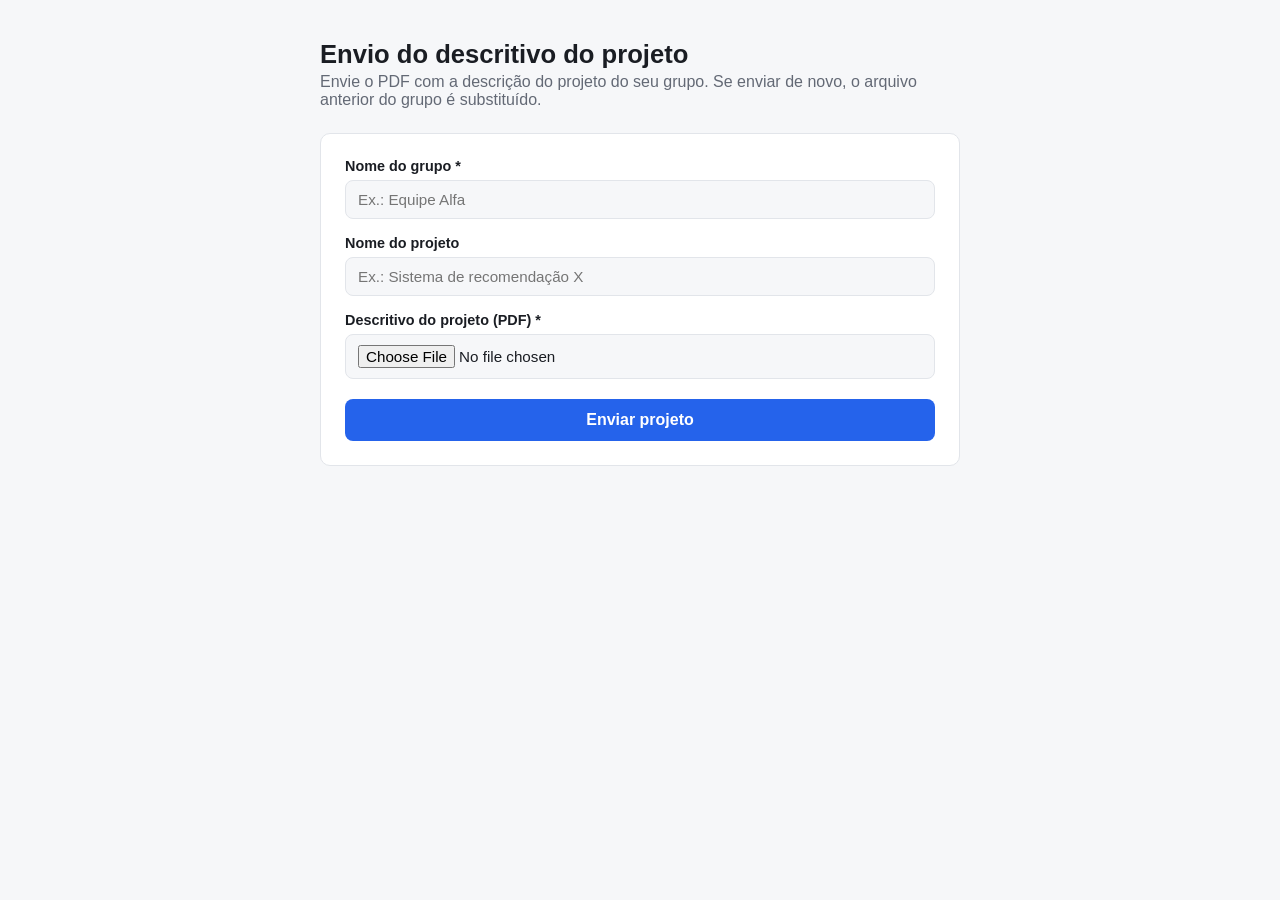
==== index.html @ 3e8dd7bc "Adiciona avaliador de hackathon: envio de PDFs e avaliacao por IA Frontend estatico (GitHub Pages) p" ====
<!DOCTYPE html>
<html lang="pt-BR">
<head>
  <meta charset="UTF-8" />
  <meta name="viewport" content="width=device-width, initial-scale=1.0" />
  <title>Envio de Projeto — Hackathon</title>
  <link rel="stylesheet" href="style.css" />
</head>
<body>
  <div class="container">
    <header class="page-header">
      <h1>Envio do descritivo do projeto</h1>
      <p>Envie o PDF com a descrição do projeto do seu grupo. Se enviar de novo, o arquivo anterior do grupo é substituído.</p>
    </header>

    <div class="card">
      <form id="form-submissao">
        <label for="grupo">Nome do grupo *</label>
        <input type="text" id="grupo" name="grupo" required maxlength="120" placeholder="Ex.: Equipe Alfa" />

        <label for="projeto">Nome do projeto</label>
        <input type="text" id="projeto" name="projeto" maxlength="120" placeholder="Ex.: Sistema de recomendação X" />

        <label for="arquivo">Descritivo do projeto (PDF) *</label>
        <input type="file" id="arquivo" name="arquivo" accept="application/pdf" required />

        <button type="submit" id="btn-enviar">Enviar projeto</button>
      </form>

      <div id="status" class="status-msg"></div>
    </div>
  </div>

  <script src="config.js"></script>
  <script src="submit.js"></script>
</body>
</html>
---- style.css ----
:root {
  --bg: #0f1115;
  --surface: #171a21;
  --border: #2a2e38;
  --text: #eaecef;
  --text-muted: #9aa1ac;
  --accent: #4f8cff;
  --accent-hover: #6ba0ff;
  --success: #34c77b;
  --danger: #ef5a5a;
  --radius: 10px;
}

@media (prefers-color-scheme: light) {
  :root {
    --bg: #f6f7f9;
    --surface: #ffffff;
    --border: #e2e5ea;
    --text: #1a1d23;
    --text-muted: #636975;
    --accent: #2563eb;
    --accent-hover: #1d4ed8;
    --success: #16a34a;
    --danger: #dc2626;
  }
}

* { box-sizing: border-box; }

body {
  margin: 0;
  min-height: 100vh;
  background: var(--bg);
  color: var(--text);
  font-family: -apple-system, "Segoe UI", Roboto, Helvetica, Arial, sans-serif;
  display: flex;
  justify-content: center;
  padding: 40px 16px;
}

.container {
  width: 100%;
  max-width: 640px;
}

.container.wide {
  max-width: 960px;
}

header.page-header {
  margin-bottom: 24px;
}

header.page-header h1 {
  font-size: 1.6rem;
  margin: 0 0 4px;
}

header.page-header p {
  color: var(--text-muted);
  margin: 0;
}

.card {
  background: var(--surface);
  border: 1px solid var(--border);
  border-radius: var(--radius);
  padding: 24px;
}

label {
  display: block;
  font-weight: 600;
  font-size: 0.9rem;
  margin: 16px 0 6px;
}

label:first-of-type { margin-top: 0; }

input[type="text"],
input[type="file"] {
  width: 100%;
  padding: 10px 12px;
  border: 1px solid var(--border);
  border-radius: 8px;
  background: var(--bg);
  color: var(--text);
  font-size: 0.95rem;
}

input:focus { outline: 2px solid var(--accent); outline-offset: 1px; }

button {
  margin-top: 20px;
  width: 100%;
  padding: 12px 16px;
  border: none;
  border-radius: 8px;
  background: var(--accent);
  color: #fff;
  font-size: 1rem;
  font-weight: 600;
  cursor: pointer;
  transition: background 0.15s ease;
}

button:hover:not(:disabled) { background: var(--accent-hover); }
button:disabled { opacity: 0.6; cursor: not-allowed; }

button.secondary {
  background: transparent;
  border: 1px solid var(--border);
  color: var(--text);
}

.status-msg {
  margin-top: 16px;
  padding: 12px 14px;
  border-radius: 8px;
  font-size: 0.9rem;
  display: none;
}

.status-msg.visible { display: block; }
.status-msg.info { background: rgba(79, 140, 255, 0.12); color: var(--accent); }
.status-msg.success { background: rgba(52, 199, 123, 0.12); color: var(--success); }
.status-msg.error { background: rgba(239, 90, 90, 0.12); color: var(--danger); }

table {
  width: 100%;
  border-collapse: collapse;
  margin-top: 20px;
  font-size: 0.9rem;
}

th, td {
  text-align: left;
  padding: 10px 12px;
  border-bottom: 1px solid var(--border);
  vertical-align: top;
}

th { color: var(--text-muted); font-weight: 600; }

tr.selecionado { background: rgba(52, 199, 123, 0.08); }
tr.erro { background: rgba(239, 90, 90, 0.08); }

.badge {
  display: inline-block;
  padding: 2px 8px;
  border-radius: 999px;
  font-size: 0.75rem;
  font-weight: 600;
}

.badge.ok { background: rgba(52, 199, 123, 0.15); color: var(--success); }
.badge.erro { background: rgba(239, 90, 90, 0.15); color: var(--danger); }
.badge.pendente { background: rgba(154, 161, 172, 0.15); color: var(--text-muted); }

.spinner {
  display: inline-block;
  width: 14px;
  height: 14px;
  border: 2px solid rgba(255,255,255,0.4);
  border-top-color: #fff;
  border-radius: 50%;
  animation: spin 0.7s linear infinite;
  margin-right: 8px;
  vertical-align: -2px;
}

@keyframes spin { to { transform: rotate(360deg); } }

.muted { color: var(--text-muted); font-size: 0.85rem; }
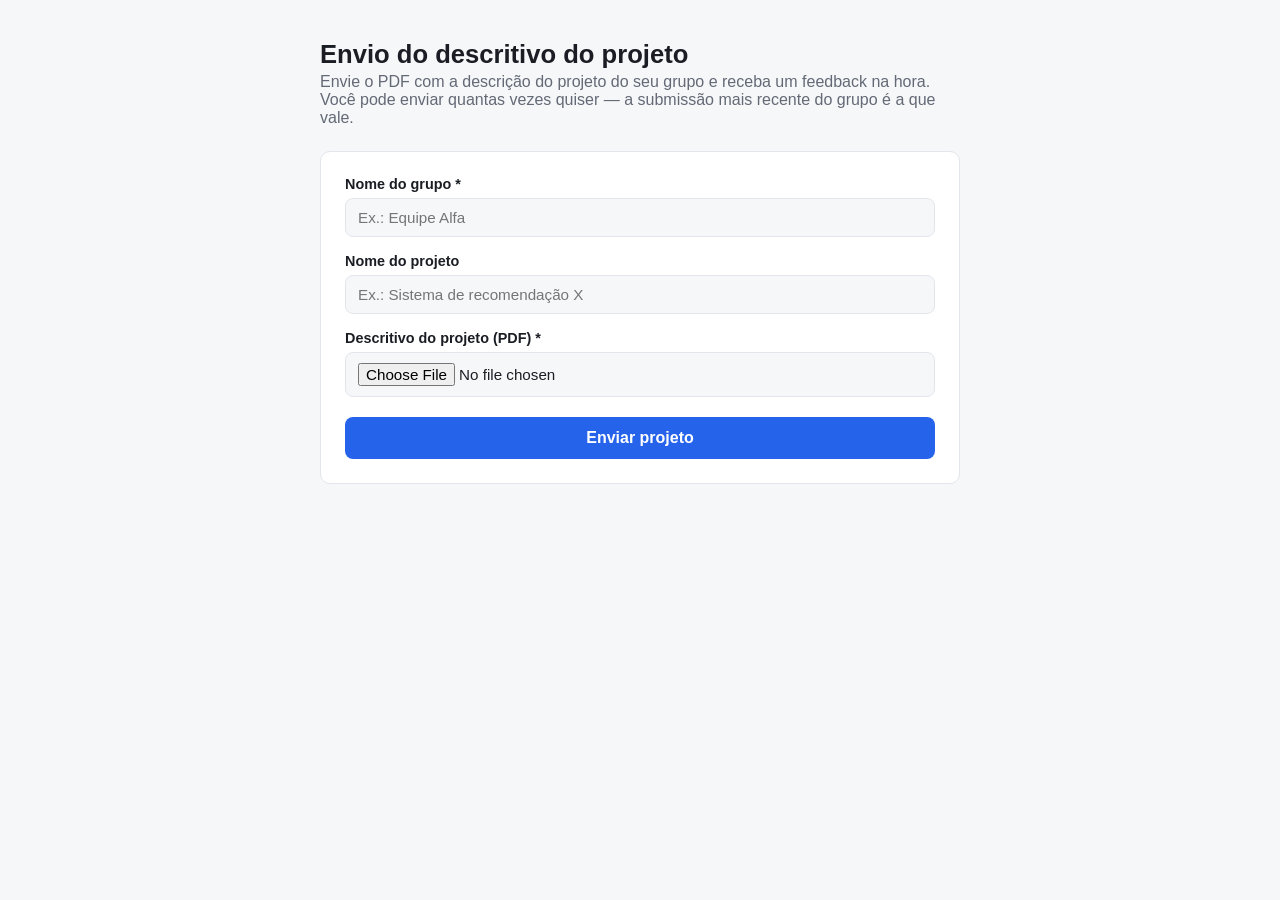
==== commit 17c2b114: "Adiciona feedback qualitativo no envio e recomendacao dos top 10 No envio, o grupo recebe na hora um" ====
--- a/index.html
+++ b/index.html
@@ -10,7 +10,7 @@
   <div class="container">
     <header class="page-header">
       <h1>Envio do descritivo do projeto</h1>
-      <p>Envie o PDF com a descrição do projeto do seu grupo. Se enviar de novo, o arquivo anterior do grupo é substituído.</p>
+      <p>Envie o PDF com a descrição do projeto do seu grupo e receba um feedback na hora. Você pode enviar quantas vezes quiser — a submissão mais recente do grupo é a que vale.</p>
     </header>
 
     <div class="card">
@@ -29,6 +29,12 @@
 
       <div id="status" class="status-msg"></div>
     </div>
+
+    <div id="feedback" class="card feedback-card" style="display:none">
+      <h2>Feedback do seu projeto</h2>
+      <p class="muted">Análise qualitativa para ajudar seu grupo a evoluir o projeto. Não há notas nem posição no ranking aqui.</p>
+      <div id="feedback-conteudo"></div>
+    </div>
   </div>
 
   <script src="config.js"></script>
--- a/style.css
+++ b/style.css
@@ -126,10 +126,44 @@
 .status-msg.success { background: rgba(52, 199, 123, 0.12); color: var(--success); }
 .status-msg.error { background: rgba(239, 90, 90, 0.12); color: var(--danger); }
 
+.feedback-card {
+  margin-top: 20px;
+}
+
+.feedback-card h2 {
+  font-size: 1.15rem;
+  margin: 0 0 4px;
+}
+
+.feedback-card h3 {
+  font-size: 0.95rem;
+  margin: 20px 0 6px;
+  color: var(--accent);
+}
+
+.feedback-card ul {
+  margin: 0;
+  padding-left: 20px;
+}
+
+.feedback-card li {
+  margin-bottom: 6px;
+  line-height: 1.5;
+}
+
+.feedback-resumo {
+  margin: 16px 0 0;
+  line-height: 1.55;
+}
+
+.table-wrap {
+  overflow-x: auto;
+  margin-top: 20px;
+}
+
 table {
   width: 100%;
   border-collapse: collapse;
-  margin-top: 20px;
   font-size: 0.9rem;
 }
 
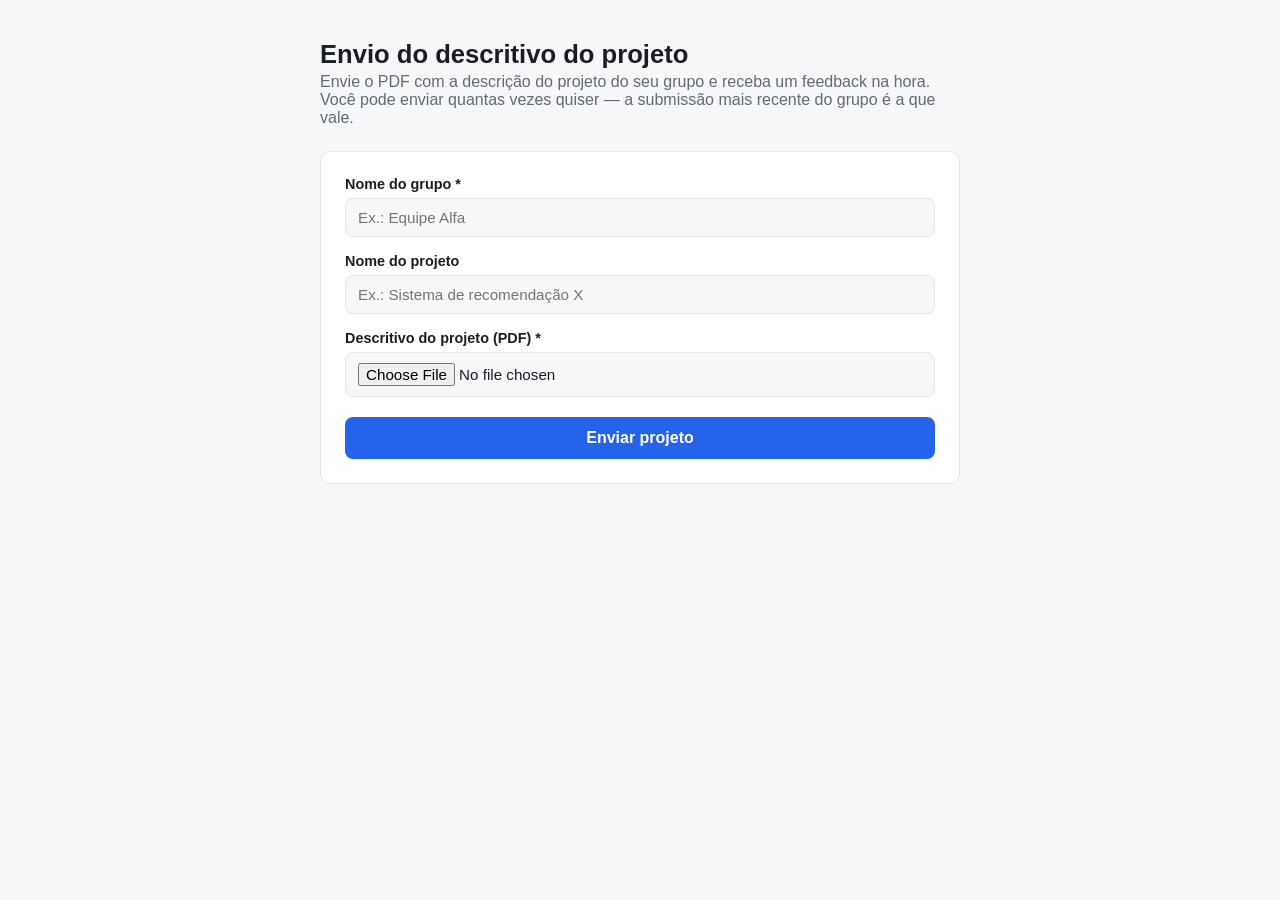
==== commit 69d7996f: "Versiona css e js para evitar cache antigo no navegador Sem query de versao, um participante que abr" ====
--- a/index.html
+++ b/index.html
@@ -4,7 +4,7 @@
   <meta charset="UTF-8" />
   <meta name="viewport" content="width=device-width, initial-scale=1.0" />
   <title>Envio de Projeto — Hackathon</title>
-  <link rel="stylesheet" href="style.css" />
+  <link rel="stylesheet" href="style.css?v=2" />
 </head>
 <body>
   <div class="container">
@@ -37,7 +37,7 @@
     </div>
   </div>
 
-  <script src="config.js"></script>
-  <script src="submit.js"></script>
+  <script src="config.js?v=2"></script>
+  <script src="submit.js?v=2"></script>
 </body>
 </html>
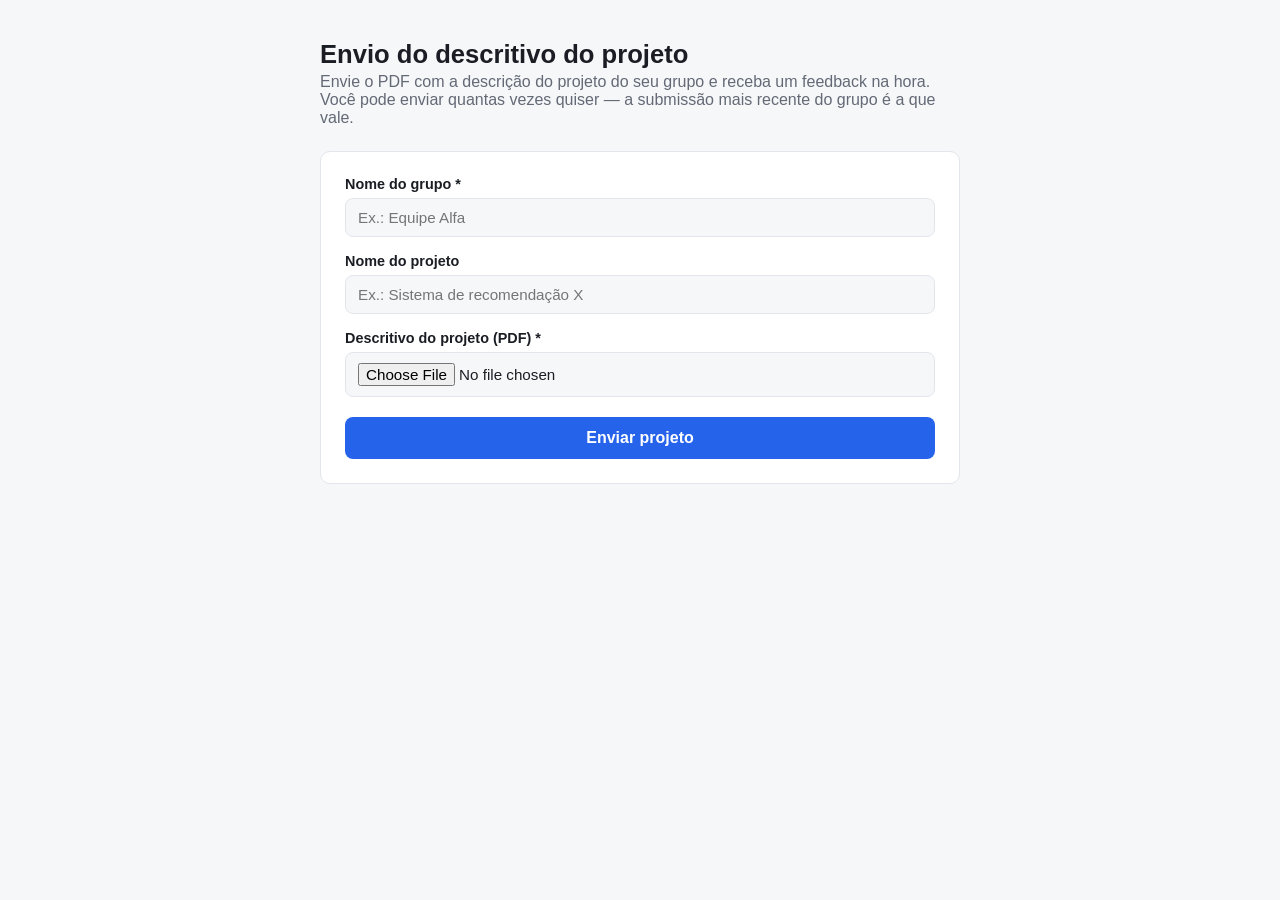
==== commit 567684b6: "Aponta para a nova implantacao do Apps Script A implantacao anterior estava congelada numa versao an" ====
--- a/index.html
+++ b/index.html
@@ -4,7 +4,7 @@
   <meta charset="UTF-8" />
   <meta name="viewport" content="width=device-width, initial-scale=1.0" />
   <title>Envio de Projeto — Hackathon</title>
-  <link rel="stylesheet" href="style.css?v=2" />
+  <link rel="stylesheet" href="style.css?v=3" />
 </head>
 <body>
   <div class="container">
@@ -37,7 +37,7 @@
     </div>
   </div>
 
-  <script src="config.js?v=2"></script>
-  <script src="submit.js?v=2"></script>
+  <script src="config.js?v=3"></script>
+  <script src="submit.js?v=3"></script>
 </body>
 </html>
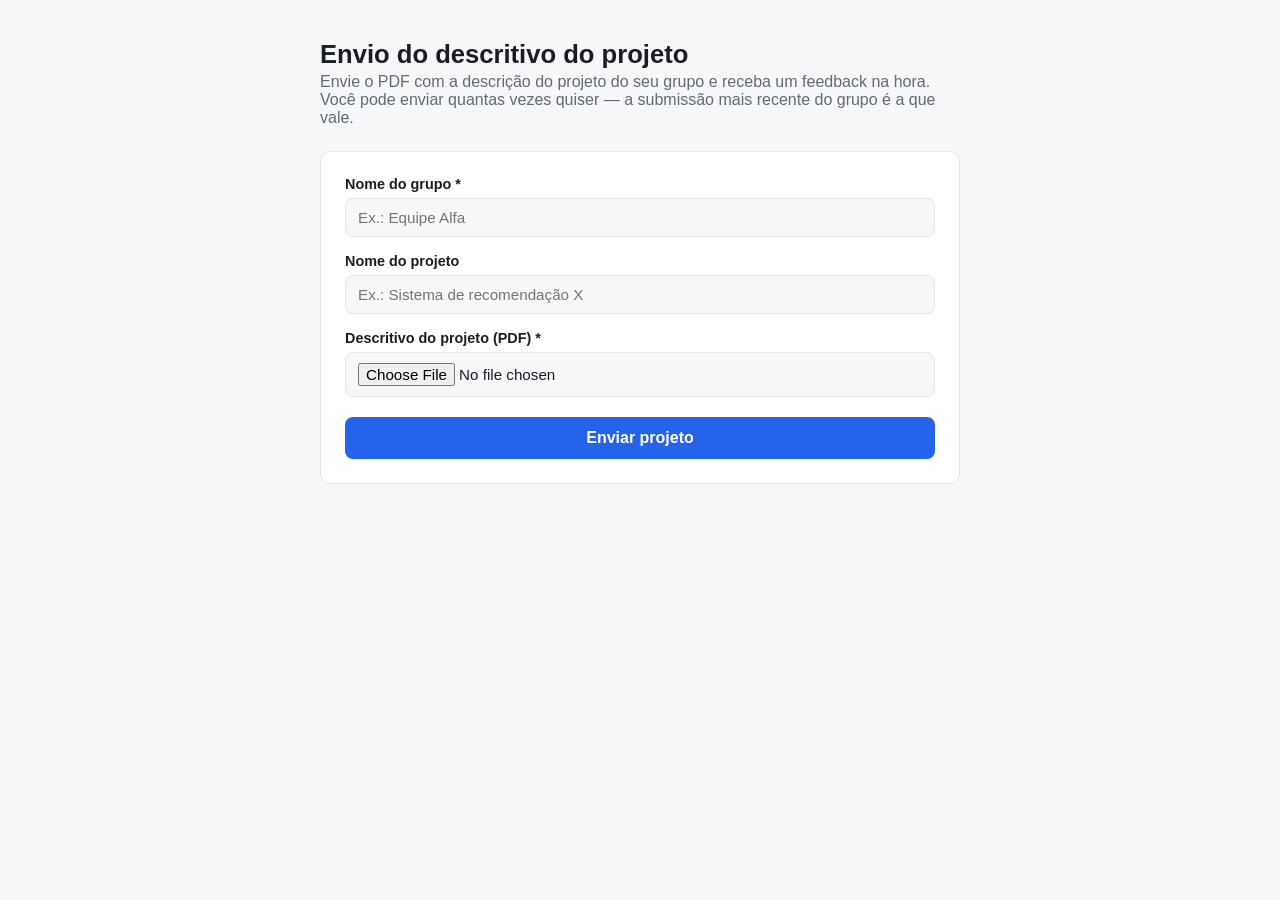
==== commit ebb51e06: "Adiciona verificacao de configuracao no painel admin Um ID colado na propriedade errada so aparecia " ====
--- a/index.html
+++ b/index.html
@@ -4,7 +4,7 @@
   <meta charset="UTF-8" />
   <meta name="viewport" content="width=device-width, initial-scale=1.0" />
   <title>Envio de Projeto — Hackathon</title>
-  <link rel="stylesheet" href="style.css?v=3" />
+  <link rel="stylesheet" href="style.css?v=4" />
 </head>
 <body>
   <div class="container">
@@ -37,7 +37,7 @@
     </div>
   </div>
 
-  <script src="config.js?v=3"></script>
-  <script src="submit.js?v=3"></script>
+  <script src="config.js?v=4"></script>
+  <script src="submit.js?v=4"></script>
 </body>
 </html>
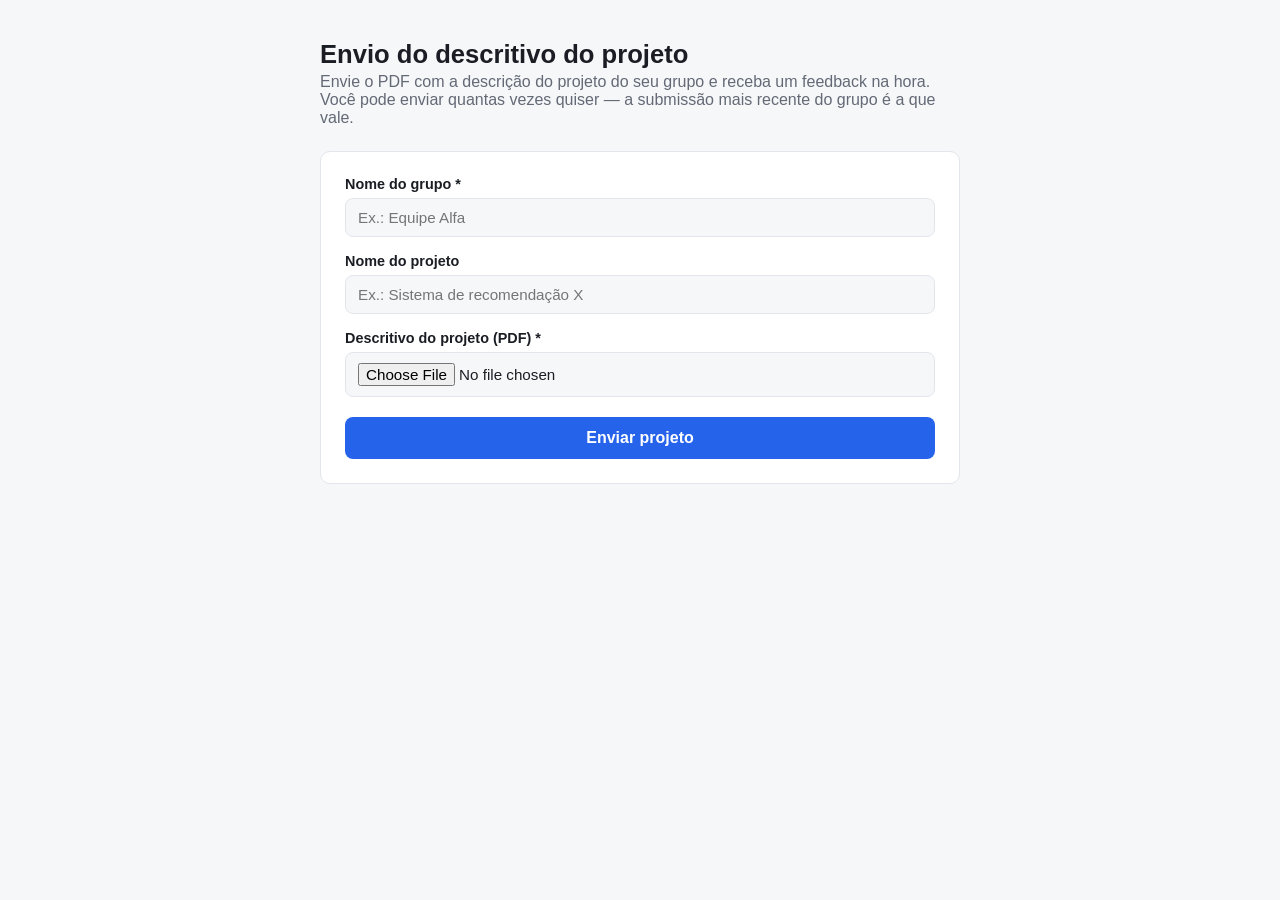
==== commit a88af8cc: "Adiciona acao para zerar as submissoes antes do evento Depois do teste de ponta a ponta sobram linha" ====
--- a/index.html
+++ b/index.html
@@ -4,7 +4,7 @@
   <meta charset="UTF-8" />
   <meta name="viewport" content="width=device-width, initial-scale=1.0" />
   <title>Envio de Projeto — Hackathon</title>
-  <link rel="stylesheet" href="style.css?v=4" />
+  <link rel="stylesheet" href="style.css?v=5" />
 </head>
 <body>
   <div class="container">
@@ -37,7 +37,7 @@
     </div>
   </div>
 
-  <script src="config.js?v=4"></script>
-  <script src="submit.js?v=4"></script>
+  <script src="config.js?v=5"></script>
+  <script src="submit.js?v=5"></script>
 </body>
 </html>
--- a/style.css
+++ b/style.css
@@ -113,6 +113,17 @@
   color: var(--text);
 }
 
+button.danger {
+  background: transparent;
+  border: 1px solid var(--danger);
+  color: var(--danger);
+}
+
+button.danger:hover:not(:disabled) {
+  background: var(--danger);
+  color: #fff;
+}
+
 .status-msg {
   margin-top: 16px;
   padding: 12px 14px;
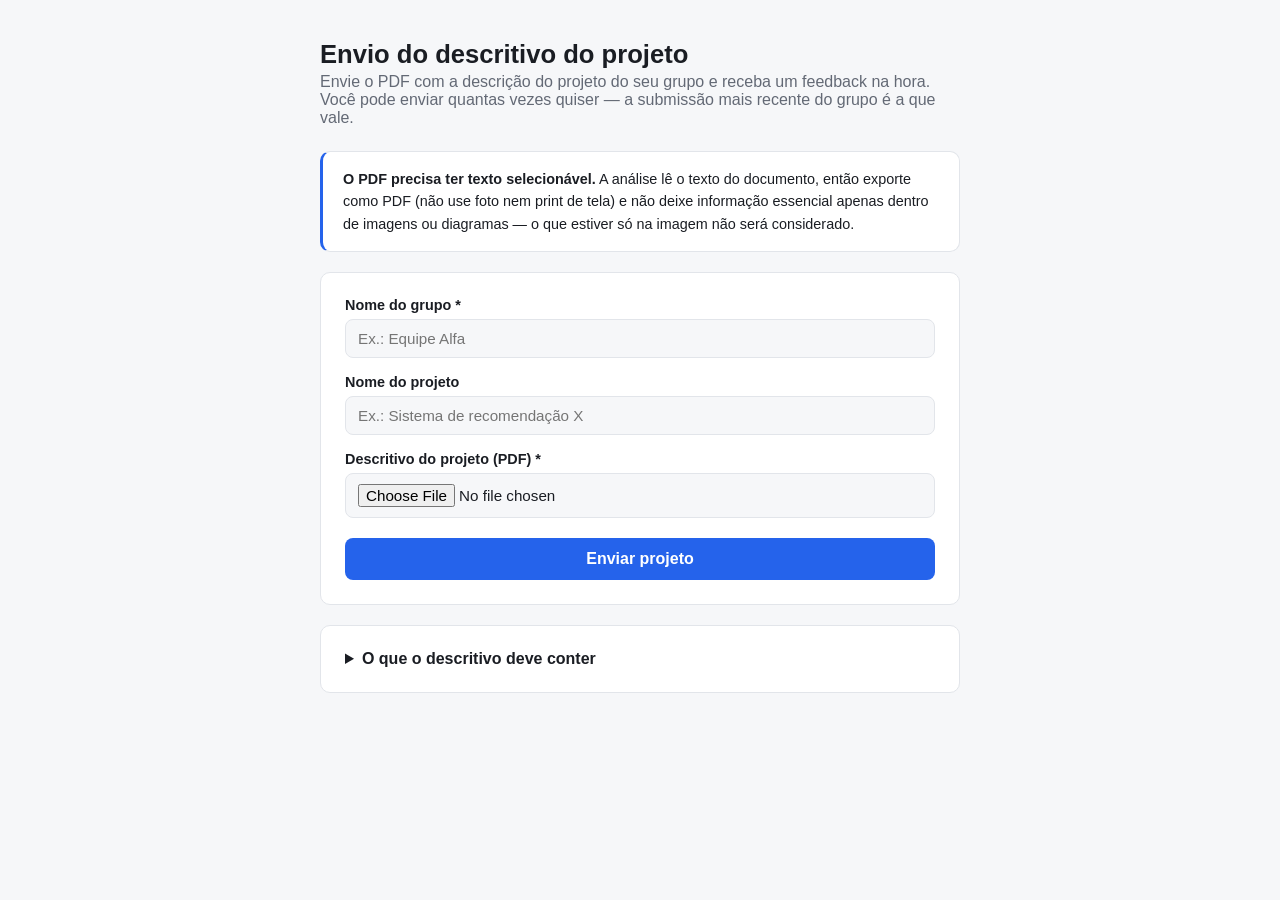
==== commit a917a29f: "Adiciona template de submissao para os grupos O teste de ponta a ponta mostrou que as omissoes mais " ====
--- a/index.html
+++ b/index.html
@@ -4,7 +4,7 @@
   <meta charset="UTF-8" />
   <meta name="viewport" content="width=device-width, initial-scale=1.0" />
   <title>Envio de Projeto — Hackathon</title>
-  <link rel="stylesheet" href="style.css?v=5" />
+  <link rel="stylesheet" href="style.css?v=6" />
 </head>
 <body>
   <div class="container">
@@ -12,6 +12,13 @@
       <h1>Envio do descritivo do projeto</h1>
       <p>Envie o PDF com a descrição do projeto do seu grupo e receba um feedback na hora. Você pode enviar quantas vezes quiser — a submissão mais recente do grupo é a que vale.</p>
     </header>
+
+    <div class="card aviso">
+      <p><strong>O PDF precisa ter texto selecionável.</strong> A análise lê o texto do
+      documento, então exporte como PDF (não use foto nem print de tela) e não deixe
+      informação essencial apenas dentro de imagens ou diagramas — o que estiver só na
+      imagem não será considerado.</p>
+    </div>
 
     <div class="card">
       <form id="form-submissao">
@@ -35,9 +42,34 @@
       <p class="muted">Análise qualitativa para ajudar seu grupo a evoluir o projeto. Não há notas nem posição no ranking aqui.</p>
       <div id="feedback-conteudo"></div>
     </div>
+
+    <div class="card">
+      <details>
+        <summary>O que o descritivo deve conter</summary>
+        <p class="muted">Use o template entregue pela organização ou escreva no seu formato,
+        desde que cubra estes pontos. Duas a quatro páginas bastam.</p>
+        <ol class="checklist">
+          <li><strong>Identificação</strong> — grupo, projeto e integrantes</li>
+          <li><strong>O problema</strong> — qual é a dor, quem é afetado, em que momento
+          aparece, e como é resolvido hoje</li>
+          <li><strong>Métrica de sucesso</strong> — um indicador objetivo, de preferência
+          no formato "de X para Y"</li>
+          <li><strong>A solução</strong> — o que faz, quais fontes usa e como as combina,
+          o que o usuário recebe, se antecipa algo e com que frequência roda</li>
+          <li><strong>Por que é diferente</strong> — e em relação a quê: ao mercado ou ao
+          que já existe no BTG</li>
+          <li><strong>Alcance</strong> — quem usaria hoje e quem mais poderia usar depois</li>
+          <li><strong>O que foi construído no evento</strong> — o que funciona de fato, com
+          quais dados, e o que ainda é simulado</li>
+          <li><strong>Viabilidade e próximos passos</strong> — dados necessários,
+          integrações, restrições de segurança e privacidade, e o caminho até um piloto</li>
+          <li><strong>Limitações conhecidas</strong> — o que ainda não resolve</li>
+        </ol>
+      </details>
+    </div>
   </div>
 
-  <script src="config.js?v=5"></script>
-  <script src="submit.js?v=5"></script>
+  <script src="config.js?v=6"></script>
+  <script src="submit.js?v=6"></script>
 </body>
 </html>
--- a/style.css
+++ b/style.css
@@ -137,6 +137,40 @@
 .status-msg.success { background: rgba(52, 199, 123, 0.12); color: var(--success); }
 .status-msg.error { background: rgba(239, 90, 90, 0.12); color: var(--danger); }
 
+.card.aviso {
+  margin-bottom: 20px;
+  border-left: 3px solid var(--accent);
+  padding: 16px 20px;
+}
+
+.card.aviso p {
+  margin: 0;
+  font-size: 0.9rem;
+  line-height: 1.55;
+}
+
+details {
+  font-size: 0.9rem;
+}
+
+details summary {
+  cursor: pointer;
+  font-weight: 600;
+  font-size: 1rem;
+}
+
+details summary:hover { color: var(--accent); }
+
+.checklist {
+  margin: 12px 0 0;
+  padding-left: 22px;
+  line-height: 1.6;
+}
+
+.checklist li { margin-bottom: 8px; }
+
+.card + .card { margin-top: 20px; }
+
 .feedback-card {
   margin-top: 20px;
 }
